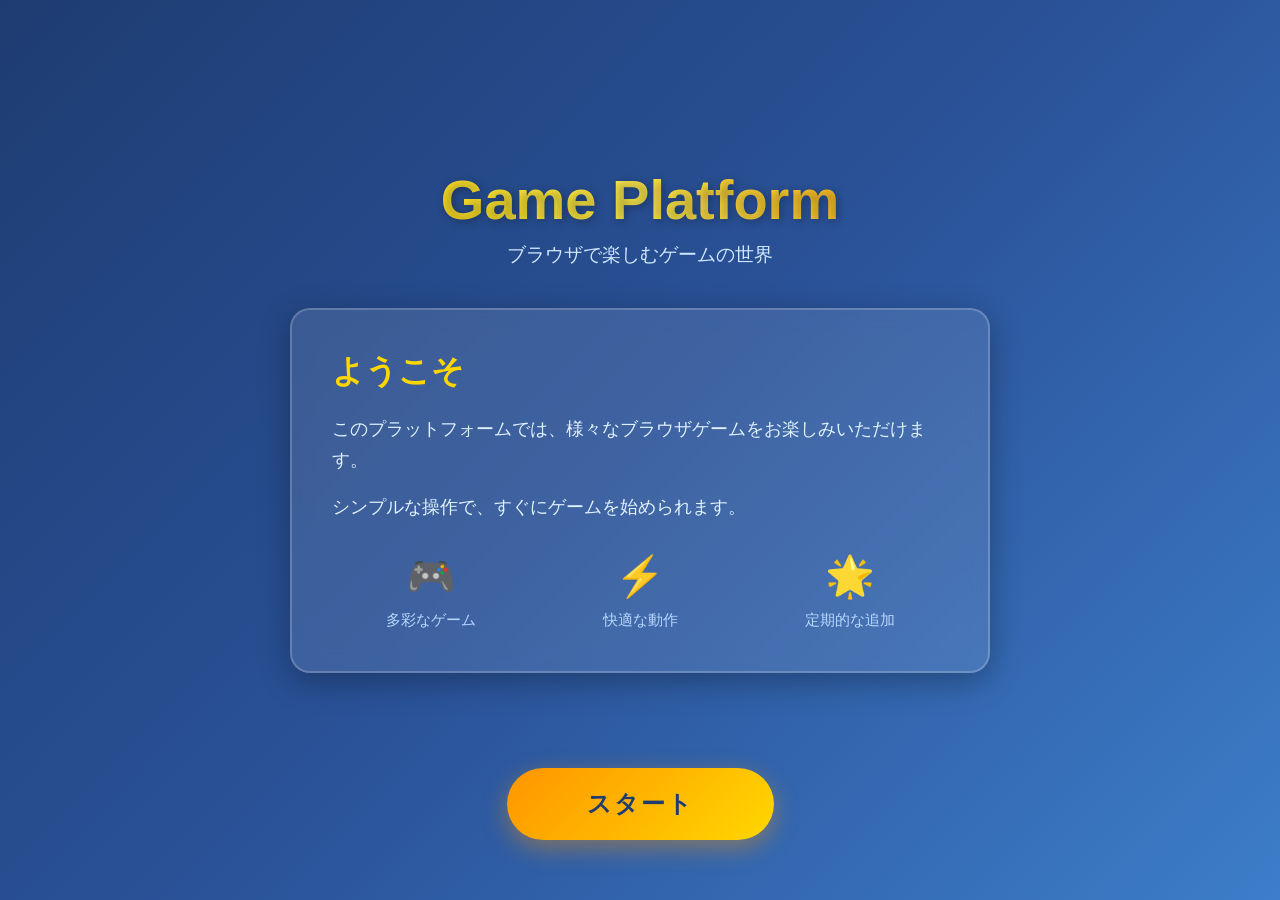
==== index.html @ 8604c597 "初回コミット: ブラウザゲームプラットフォームのコア実装 - ホーム画面（説明ページ）の実装 - ゲーム選択画面の実装 - 拡張性の高いゲーム追加システム - ブルー・オレンジ基調のデザイン（紫を避け" ====
<!DOCTYPE html>
<html lang="ja">
<head>
    <meta charset="UTF-8">
    <meta name="viewport" content="width=device-width, initial-scale=1.0">
    <title>Game Platform - ホーム</title>
    <link rel="stylesheet" href="css/style.css">
</head>
<body class="home-page">
    <div class="container">
        <header class="main-header">
            <h1 class="platform-title">Game Platform</h1>
            <p class="platform-subtitle">ブラウザで楽しむゲームの世界</p>
        </header>

        <main class="home-content">
            <section class="welcome-section">
                <div class="welcome-card">
                    <h2>ようこそ</h2>
                    <p class="description">
                        このプラットフォームでは、様々なブラウザゲームをお楽しみいただけます。
                    </p>
                    <p class="description">
                        シンプルな操作で、すぐにゲームを始められます。
                    </p>
                    <div class="features">
                        <div class="feature-item">
                            <span class="feature-icon">🎮</span>
                            <span class="feature-text">多彩なゲーム</span>
                        </div>
                        <div class="feature-item">
                            <span class="feature-icon">⚡</span>
                            <span class="feature-text">快適な動作</span>
                        </div>
                        <div class="feature-item">
                            <span class="feature-icon">🌟</span>
                            <span class="feature-text">定期的な追加</span>
                        </div>
                    </div>
                </div>
            </section>
        </main>

        <div class="start-button-container">
            <button class="start-button" onclick="location.href='games.html'">
                スタート
            </button>
        </div>
    </div>
</body>
</html>
---- css/style.css ----
/* ===== リセットとベーススタイル ===== */
* {
    margin: 0;
    padding: 0;
    box-sizing: border-box;
}

body {
    font-family: 'Segoe UI', Tahoma, Geneva, Verdana, sans-serif;
    background: linear-gradient(135deg, #1e3c72 0%, #2a5298 50%, #3d7dc9 100%);
    min-height: 100vh;
    color: #ffffff;
}

.container {
    max-width: 1400px;
    margin: 0 auto;
    padding: 20px;
}

/* ===== ホームページスタイル ===== */
.home-page {
    display: flex;
    align-items: center;
    justify-content: center;
}

.main-header {
    text-align: center;
    margin-bottom: 40px;
}

.platform-title {
    font-size: 3.5rem;
    font-weight: 700;
    background: linear-gradient(45deg, #ffd700, #ffed4e, #ff9500);
    -webkit-background-clip: text;
    background-clip: text;
    -webkit-text-fill-color: transparent;
    margin-bottom: 10px;
    text-shadow: 2px 2px 8px rgba(0, 0, 0, 0.3);
}

.platform-subtitle {
    font-size: 1.2rem;
    color: #d0e7ff;
    font-weight: 300;
}

.home-content {
    display: flex;
    justify-content: center;
    margin-bottom: 60px;
}

.welcome-section {
    width: 100%;
    max-width: 700px;
}

.welcome-card {
    background: rgba(255, 255, 255, 0.1);
    backdrop-filter: blur(10px);
    border-radius: 20px;
    padding: 40px;
    border: 2px solid rgba(255, 255, 255, 0.2);
    box-shadow: 0 8px 32px rgba(0, 0, 0, 0.3);
}

.welcome-card h2 {
    font-size: 2rem;
    margin-bottom: 20px;
    color: #ffd700;
}

.description {
    font-size: 1.1rem;
    line-height: 1.8;
    margin-bottom: 15px;
    color: #e0f2ff;
}

.features {
    display: flex;
    justify-content: space-around;
    margin-top: 30px;
    gap: 20px;
}

.feature-item {
    display: flex;
    flex-direction: column;
    align-items: center;
    gap: 10px;
}

.feature-icon {
    font-size: 2.5rem;
}

.feature-text {
    font-size: 0.95rem;
    color: #b8d7ff;
}

/* ===== スタートボタン ===== */
.start-button-container {
    display: flex;
    justify-content: center;
    position: fixed;
    bottom: 60px;
    left: 0;
    right: 0;
}

.start-button {
    background: linear-gradient(135deg, #ff9500, #ffd700);
    color: #1e3c72;
    font-size: 1.5rem;
    font-weight: 700;
    padding: 20px 80px;
    border: none;
    border-radius: 50px;
    cursor: pointer;
    box-shadow: 0 8px 24px rgba(255, 149, 0, 0.4);
    transition: all 0.3s ease;
    text-transform: uppercase;
    letter-spacing: 2px;
}

.start-button:hover {
    transform: translateY(-4px);
    box-shadow: 0 12px 32px rgba(255, 149, 0, 0.6);
    background: linear-gradient(135deg, #ffa520, #ffe44e);
}

.start-button:active {
    transform: translateY(-2px);
}

/* ===== ゲーム選択ページスタイル ===== */
.games-page {
    background: linear-gradient(135deg, #0f2847 0%, #1e3c72 50%, #2a5298 100%);
}

.games-header {
    display: flex;
    align-items: center;
    gap: 30px;
    margin-bottom: 40px;
    padding-bottom: 20px;
    border-bottom: 2px solid rgba(255, 255, 255, 0.1);
}

.back-button {
    background: rgba(255, 255, 255, 0.15);
    color: #ffffff;
    border: 2px solid rgba(255, 255, 255, 0.3);
    padding: 12px 24px;
    border-radius: 10px;
    font-size: 1rem;
    cursor: pointer;
    transition: all 0.3s ease;
    font-weight: 500;
}

.back-button:hover {
    background: rgba(255, 255, 255, 0.25);
    border-color: rgba(255, 255, 255, 0.5);
    transform: translateX(-4px);
}

.page-title {
    font-size: 2.5rem;
    font-weight: 700;
    color: #ffd700;
}

/* ===== ゲームグリッド ===== */
.games-grid {
    display: grid;
    grid-template-columns: repeat(auto-fill, minmax(300px, 1fr));
    gap: 25px;
    padding: 20px 0;
}

.game-card {
    background: rgba(255, 255, 255, 0.1);
    backdrop-filter: blur(10px);
    border-radius: 16px;
    border: 2px solid rgba(255, 255, 255, 0.2);
    padding: 25px;
    cursor: pointer;
    transition: all 0.3s ease;
    box-shadow: 0 4px 16px rgba(0, 0, 0, 0.2);
    min-height: 180px;
    display: flex;
    flex-direction: column;
}

.game-card:hover {
    transform: translateY(-8px);
    background: rgba(255, 255, 255, 0.15);
    border-color: rgba(255, 215, 0, 0.6);
    box-shadow: 0 12px 32px rgba(255, 215, 0, 0.3);
}

.game-card-header {
    display: flex;
    align-items: center;
    gap: 15px;
    margin-bottom: 15px;
}

.game-icon {
    font-size: 2.5rem;
}

.game-title {
    font-size: 1.5rem;
    font-weight: 600;
    color: #ffd700;
}

.game-description {
    color: #d0e7ff;
    line-height: 1.6;
    font-size: 0.95rem;
    flex-grow: 1;
}

.game-footer {
    margin-top: 15px;
    padding-top: 15px;
    border-top: 1px solid rgba(255, 255, 255, 0.1);
}

.game-status {
    display: inline-block;
    padding: 6px 14px;
    background: rgba(76, 175, 80, 0.3);
    border: 1px solid rgba(76, 175, 80, 0.6);
    border-radius: 20px;
    font-size: 0.85rem;
    color: #a8f5a8;
}

/* ===== メッセージ ===== */
.no-games-message {
    text-align: center;
    margin-top: 80px;
    padding: 60px;
    background: rgba(255, 255, 255, 0.1);
    backdrop-filter: blur(10px);
    border-radius: 20px;
    border: 2px solid rgba(255, 255, 255, 0.2);
}

.no-games-message p {
    font-size: 1.3rem;
    margin-bottom: 15px;
    color: #d0e7ff;
}

/* ===== レスポンシブデザイン ===== */
@media (max-width: 768px) {
    .platform-title {
        font-size: 2.5rem;
    }

    .welcome-card {
        padding: 30px 20px;
    }

    .features {
        flex-direction: column;
    }

    .start-button {
        font-size: 1.2rem;
        padding: 16px 60px;
    }

    .games-grid {
        grid-template-columns: 1fr;
    }

    .games-header {
        flex-direction: column;
        align-items: flex-start;
        gap: 15px;
    }
}

@media (max-width: 480px) {
    .platform-title {
        font-size: 2rem;
    }

    .start-button {
        padding: 14px 50px;
        font-size: 1.1rem;
    }

    .game-card {
        padding: 20px;
    }
}
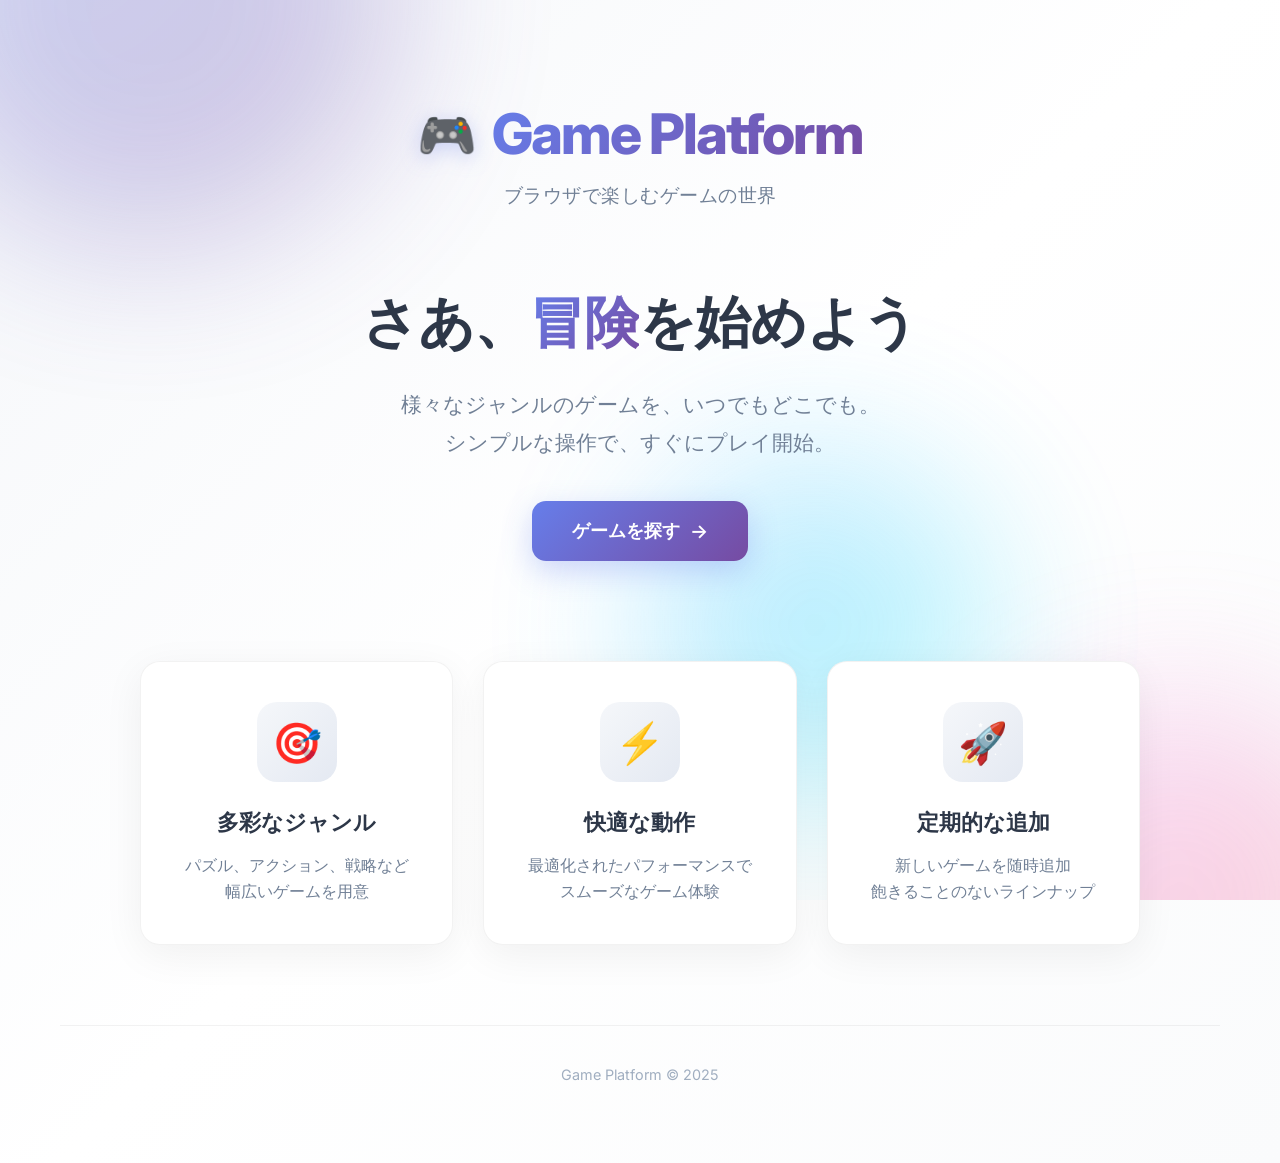
==== commit 1bd21100: "Hit & Blow ゲーム追加 & プラットフォームデザイン刷新 新規ゲーム: - Hit & Blow (AIと数字推理ゲーム対戦) - 人間らしいAIロジック実装（80%論理的、20%ランダム）" ====
--- a/index.html
+++ b/index.html
@@ -7,45 +7,77 @@
     <link rel="stylesheet" href="css/style.css">
 </head>
 <body class="home-page">
-    <div class="container">
+    <div class="hero-container">
+        <div class="hero-background">
+            <div class="gradient-orb orb-1"></div>
+            <div class="gradient-orb orb-2"></div>
+            <div class="gradient-orb orb-3"></div>
+        </div>
+
         <header class="main-header">
-            <h1 class="platform-title">Game Platform</h1>
+            <div class="logo-section">
+                <div class="logo-icon">🎮</div>
+                <h1 class="platform-title">Game Platform</h1>
+            </div>
             <p class="platform-subtitle">ブラウザで楽しむゲームの世界</p>
         </header>
 
         <main class="home-content">
-            <section class="welcome-section">
-                <div class="welcome-card">
-                    <h2>ようこそ</h2>
-                    <p class="description">
-                        このプラットフォームでは、様々なブラウザゲームをお楽しみいただけます。
-                    </p>
-                    <p class="description">
-                        シンプルな操作で、すぐにゲームを始められます。
-                    </p>
-                    <div class="features">
-                        <div class="feature-item">
-                            <span class="feature-icon">🎮</span>
-                            <span class="feature-text">多彩なゲーム</span>
+            <section class="hero-section">
+                <h2 class="hero-title">
+                    さあ、<span class="highlight">冒険</span>を始めよう
+                </h2>
+                <p class="hero-description">
+                    様々なジャンルのゲームを、いつでもどこでも。<br>
+                    シンプルな操作で、すぐにプレイ開始。
+                </p>
+
+                <div class="cta-buttons">
+                    <button class="cta-button primary" onclick="location.href='games.html'">
+                        <span class="button-text">ゲームを探す</span>
+                        <span class="button-icon">→</span>
+                    </button>
+                </div>
+            </section>
+
+            <section class="features-section">
+                <div class="features-grid">
+                    <div class="feature-card">
+                        <div class="feature-icon-wrapper">
+                            <span class="feature-icon">🎯</span>
                         </div>
-                        <div class="feature-item">
+                        <h3 class="feature-title">多彩なジャンル</h3>
+                        <p class="feature-description">
+                            パズル、アクション、戦略など<br>幅広いゲームを用意
+                        </p>
+                    </div>
+
+                    <div class="feature-card">
+                        <div class="feature-icon-wrapper">
                             <span class="feature-icon">⚡</span>
-                            <span class="feature-text">快適な動作</span>
                         </div>
-                        <div class="feature-item">
-                            <span class="feature-icon">🌟</span>
-                            <span class="feature-text">定期的な追加</span>
+                        <h3 class="feature-title">快適な動作</h3>
+                        <p class="feature-description">
+                            最適化されたパフォーマンスで<br>スムーズなゲーム体験
+                        </p>
+                    </div>
+
+                    <div class="feature-card">
+                        <div class="feature-icon-wrapper">
+                            <span class="feature-icon">🚀</span>
                         </div>
+                        <h3 class="feature-title">定期的な追加</h3>
+                        <p class="feature-description">
+                            新しいゲームを随時追加<br>飽きることのないラインナップ
+                        </p>
                     </div>
                 </div>
             </section>
         </main>
 
-        <div class="start-button-container">
-            <button class="start-button" onclick="location.href='games.html'">
-                スタート
-            </button>
-        </div>
+        <footer class="home-footer">
+            <p class="footer-text">Game Platform © 2025</p>
+        </footer>
     </div>
 </body>
 </html>
--- a/css/style.css
+++ b/css/style.css
@@ -1,4 +1,6 @@
 /* ===== リセットとベーススタイル ===== */
+@import url('https://fonts.googleapis.com/css2?family=Inter:wght@300;400;500;600;700;800&display=swap');
+
 * {
     margin: 0;
     padding: 0;
@@ -6,10 +8,10 @@
 }
 
 body {
-    font-family: 'Segoe UI', Tahoma, Geneva, Verdana, sans-serif;
-    background: linear-gradient(135deg, #1e3c72 0%, #2a5298 50%, #3d7dc9 100%);
+    font-family: 'Inter', -apple-system, BlinkMacSystemFont, 'Segoe UI', sans-serif;
+    background: #ffffff;
     min-height: 100vh;
-    color: #ffffff;
+    color: #1a202c;
 }
 
 .container {
@@ -18,84 +20,296 @@
     padding: 20px;
 }
 
-/* ===== ホームページスタイル ===== */
+/* ===== ホームページスタイル（新デザイン） ===== */
 .home-page {
+    background: linear-gradient(135deg, #f5f7fa 0%, #ffffff 50%, #fafbfc 100%);
+}
+
+.hero-container {
+    max-width: 1200px;
+    margin: 0 auto;
+    padding: 40px 20px;
+    position: relative;
+    min-height: 100vh;
+    display: flex;
+    flex-direction: column;
+}
+
+/* グラデーションオーブ（背景装飾） */
+.hero-background {
+    position: fixed;
+    top: 0;
+    left: 0;
+    width: 100%;
+    height: 100%;
+    overflow: hidden;
+    z-index: -1;
+}
+
+.gradient-orb {
+    position: absolute;
+    border-radius: 50%;
+    filter: blur(80px);
+    opacity: 0.3;
+    animation: float 20s ease-in-out infinite;
+}
+
+.orb-1 {
+    width: 500px;
+    height: 500px;
+    background: linear-gradient(135deg, #667eea 0%, #764ba2 100%);
+    top: -250px;
+    left: -100px;
+    animation-delay: 0s;
+}
+
+.orb-2 {
+    width: 400px;
+    height: 400px;
+    background: linear-gradient(135deg, #f093fb 0%, #f5576c 100%);
+    bottom: -200px;
+    right: -100px;
+    animation-delay: 5s;
+}
+
+.orb-3 {
+    width: 350px;
+    height: 350px;
+    background: linear-gradient(135deg, #4facfe 0%, #00f2fe 100%);
+    top: 50%;
+    left: 50%;
+    animation-delay: 10s;
+}
+
+@keyframes float {
+    0%, 100% {
+        transform: translate(0, 0) scale(1);
+    }
+    33% {
+        transform: translate(30px, -30px) scale(1.1);
+    }
+    66% {
+        transform: translate(-20px, 20px) scale(0.9);
+    }
+}
+
+/* ヘッダー */
+.main-header {
+    text-align: center;
+    padding: 60px 0 80px;
+    animation: fadeInDown 0.8s ease-out;
+}
+
+.logo-section {
     display: flex;
     align-items: center;
     justify-content: center;
-}
-
-.main-header {
-    text-align: center;
-    margin-bottom: 40px;
+    gap: 15px;
+    margin-bottom: 15px;
+}
+
+.logo-icon {
+    font-size: 48px;
+    filter: drop-shadow(0 4px 10px rgba(102, 126, 234, 0.3));
 }
 
 .platform-title {
     font-size: 3.5rem;
-    font-weight: 700;
-    background: linear-gradient(45deg, #ffd700, #ffed4e, #ff9500);
+    font-weight: 800;
+    background: linear-gradient(135deg, #667eea 0%, #764ba2 100%);
     -webkit-background-clip: text;
+    -webkit-text-fill-color: transparent;
     background-clip: text;
-    -webkit-text-fill-color: transparent;
-    margin-bottom: 10px;
-    text-shadow: 2px 2px 8px rgba(0, 0, 0, 0.3);
+    letter-spacing: -2px;
 }
 
 .platform-subtitle {
     font-size: 1.2rem;
-    color: #d0e7ff;
-    font-weight: 300;
-}
-
-.home-content {
-    display: flex;
+    color: #718096;
+    font-weight: 400;
+    letter-spacing: 0.5px;
+}
+
+@keyframes fadeInDown {
+    from {
+        opacity: 0;
+        transform: translateY(-30px);
+    }
+    to {
+        opacity: 1;
+        transform: translateY(0);
+    }
+}
+
+/* ヒーローセクション */
+.hero-section {
+    text-align: center;
+    max-width: 800px;
+    margin: 0 auto 100px;
+    animation: fadeInUp 0.8s ease-out 0.2s both;
+}
+
+.hero-title {
+    font-size: 3.5rem;
+    font-weight: 700;
+    color: #2d3748;
+    line-height: 1.2;
+    margin-bottom: 30px;
+    letter-spacing: -1px;
+}
+
+.hero-title .highlight {
+    background: linear-gradient(135deg, #667eea 0%, #764ba2 100%);
+    -webkit-background-clip: text;
+    -webkit-text-fill-color: transparent;
+    background-clip: text;
+    position: relative;
+}
+
+.hero-description {
+    font-size: 1.3rem;
+    color: #718096;
+    line-height: 1.8;
+    margin-bottom: 40px;
+    font-weight: 400;
+}
+
+@keyframes fadeInUp {
+    from {
+        opacity: 0;
+        transform: translateY(30px);
+    }
+    to {
+        opacity: 1;
+        transform: translateY(0);
+    }
+}
+
+/* CTAボタン */
+.cta-buttons {
+    display: flex;
+    gap: 20px;
     justify-content: center;
-    margin-bottom: 60px;
-}
-
-.welcome-section {
-    width: 100%;
-    max-width: 700px;
-}
-
-.welcome-card {
-    background: rgba(255, 255, 255, 0.1);
-    backdrop-filter: blur(10px);
-    border-radius: 20px;
-    padding: 40px;
-    border: 2px solid rgba(255, 255, 255, 0.2);
-    box-shadow: 0 8px 32px rgba(0, 0, 0, 0.3);
-}
-
-.welcome-card h2 {
-    font-size: 2rem;
-    margin-bottom: 20px;
-    color: #ffd700;
-}
-
-.description {
+    flex-wrap: wrap;
+}
+
+.cta-button {
+    padding: 18px 40px;
     font-size: 1.1rem;
-    line-height: 1.8;
-    margin-bottom: 15px;
-    color: #e0f2ff;
-}
-
-.features {
-    display: flex;
-    justify-content: space-around;
-    margin-top: 30px;
-    gap: 20px;
-}
-
-.feature-item {
-    display: flex;
-    flex-direction: column;
+    font-weight: 600;
+    border: none;
+    border-radius: 14px;
+    cursor: pointer;
+    transition: all 0.3s ease;
+    display: flex;
     align-items: center;
     gap: 10px;
+    font-family: 'Inter', sans-serif;
+}
+
+.cta-button.primary {
+    background: linear-gradient(135deg, #667eea 0%, #764ba2 100%);
+    color: white;
+    box-shadow: 0 10px 30px rgba(102, 126, 234, 0.3);
+}
+
+.cta-button.primary:hover {
+    transform: translateY(-3px);
+    box-shadow: 0 15px 40px rgba(102, 126, 234, 0.4);
+}
+
+.cta-button.primary:active {
+    transform: translateY(-1px);
+}
+
+.button-icon {
+    font-size: 1.2rem;
+    transition: transform 0.3s ease;
+}
+
+.cta-button:hover .button-icon {
+    transform: translateX(5px);
+}
+
+/* フィーチャーセクション */
+.features-section {
+    margin-bottom: 80px;
+    animation: fadeInUp 0.8s ease-out 0.4s both;
+}
+
+.features-grid {
+    display: grid;
+    grid-template-columns: repeat(auto-fit, minmax(280px, 1fr));
+    gap: 30px;
+    max-width: 1000px;
+    margin: 0 auto;
+}
+
+.feature-card {
+    background: white;
+    border-radius: 20px;
+    padding: 40px 30px;
+    text-align: center;
+    box-shadow: 0 10px 40px rgba(0, 0, 0, 0.06);
+    transition: all 0.3s ease;
+    border: 1px solid rgba(0, 0, 0, 0.05);
+}
+
+.feature-card:hover {
+    transform: translateY(-5px);
+    box-shadow: 0 15px 50px rgba(0, 0, 0, 0.1);
+}
+
+.feature-icon-wrapper {
+    width: 80px;
+    height: 80px;
+    margin: 0 auto 25px;
+    background: linear-gradient(135deg, #f5f7fa 0%, #e4e9f2 100%);
+    border-radius: 20px;
+    display: flex;
+    align-items: center;
+    justify-content: center;
+    transition: all 0.3s ease;
+}
+
+.feature-card:hover .feature-icon-wrapper {
+    background: linear-gradient(135deg, #667eea 0%, #764ba2 100%);
+    transform: scale(1.1);
 }
 
 .feature-icon {
     font-size: 2.5rem;
+    transition: transform 0.3s ease;
+}
+
+.feature-card:hover .feature-icon {
+    transform: scale(1.1);
+}
+
+.feature-title {
+    font-size: 1.4rem;
+    font-weight: 600;
+    color: #2d3748;
+    margin-bottom: 15px;
+}
+
+.feature-description {
+    font-size: 1rem;
+    color: #718096;
+    line-height: 1.6;
+}
+
+/* フッター */
+.home-footer {
+    text-align: center;
+    padding: 40px 0;
+    margin-top: auto;
+    border-top: 1px solid rgba(0, 0, 0, 0.05);
+}
+
+.footer-text {
+    font-size: 0.9rem;
+    color: #a0aec0;
 }
 
 .feature-text {
@@ -140,7 +354,8 @@
 
 /* ===== ゲーム選択ページスタイル ===== */
 .games-page {
-    background: linear-gradient(135deg, #0f2847 0%, #1e3c72 50%, #2a5298 100%);
+    background: linear-gradient(135deg, #f5f7fa 0%, #ffffff 50%, #fafbfc 100%);
+    min-height: 100vh;
 }
 
 .games-header {
@@ -149,31 +364,38 @@
     gap: 30px;
     margin-bottom: 40px;
     padding-bottom: 20px;
-    border-bottom: 2px solid rgba(255, 255, 255, 0.1);
+    border-bottom: 2px solid rgba(0, 0, 0, 0.06);
 }
 
 .back-button {
-    background: rgba(255, 255, 255, 0.15);
-    color: #ffffff;
-    border: 2px solid rgba(255, 255, 255, 0.3);
+    background: white;
+    color: #667eea;
+    border: 2px solid rgba(102, 126, 234, 0.2);
     padding: 12px 24px;
-    border-radius: 10px;
+    border-radius: 12px;
     font-size: 1rem;
     cursor: pointer;
     transition: all 0.3s ease;
-    font-weight: 500;
+    font-weight: 600;
+    font-family: 'Inter', sans-serif;
+    box-shadow: 0 4px 12px rgba(0, 0, 0, 0.05);
 }
 
 .back-button:hover {
-    background: rgba(255, 255, 255, 0.25);
-    border-color: rgba(255, 255, 255, 0.5);
+    background: #667eea;
+    color: white;
+    border-color: #667eea;
     transform: translateX(-4px);
+    box-shadow: 0 6px 20px rgba(102, 126, 234, 0.3);
 }
 
 .page-title {
     font-size: 2.5rem;
     font-weight: 700;
-    color: #ffd700;
+    background: linear-gradient(135deg, #667eea 0%, #764ba2 100%);
+    -webkit-background-clip: text;
+    -webkit-text-fill-color: transparent;
+    background-clip: text;
 }
 
 /* ===== ゲームグリッド ===== */
@@ -185,14 +407,13 @@
 }
 
 .game-card {
-    background: rgba(255, 255, 255, 0.1);
-    backdrop-filter: blur(10px);
-    border-radius: 16px;
-    border: 2px solid rgba(255, 255, 255, 0.2);
-    padding: 25px;
+    background: white;
+    border-radius: 20px;
+    border: 1px solid rgba(0, 0, 0, 0.05);
+    padding: 30px;
     cursor: pointer;
     transition: all 0.3s ease;
-    box-shadow: 0 4px 16px rgba(0, 0, 0, 0.2);
+    box-shadow: 0 10px 40px rgba(0, 0, 0, 0.06);
     min-height: 180px;
     display: flex;
     flex-direction: column;
@@ -200,9 +421,8 @@
 
 .game-card:hover {
     transform: translateY(-8px);
-    background: rgba(255, 255, 255, 0.15);
-    border-color: rgba(255, 215, 0, 0.6);
-    box-shadow: 0 12px 32px rgba(255, 215, 0, 0.3);
+    border-color: rgba(102, 126, 234, 0.3);
+    box-shadow: 0 15px 50px rgba(102, 126, 234, 0.2);
 }
 
 .game-card-header {
@@ -214,16 +434,20 @@
 
 .game-icon {
     font-size: 2.5rem;
+    filter: drop-shadow(0 2px 8px rgba(102, 126, 234, 0.3));
 }
 
 .game-title {
     font-size: 1.5rem;
     font-weight: 600;
-    color: #ffd700;
+    background: linear-gradient(135deg, #667eea 0%, #764ba2 100%);
+    -webkit-background-clip: text;
+    -webkit-text-fill-color: transparent;
+    background-clip: text;
 }
 
 .game-description {
-    color: #d0e7ff;
+    color: #718096;
     line-height: 1.6;
     font-size: 0.95rem;
     flex-grow: 1;
@@ -232,17 +456,18 @@
 .game-footer {
     margin-top: 15px;
     padding-top: 15px;
-    border-top: 1px solid rgba(255, 255, 255, 0.1);
+    border-top: 1px solid rgba(0, 0, 0, 0.06);
 }
 
 .game-status {
     display: inline-block;
     padding: 6px 14px;
-    background: rgba(76, 175, 80, 0.3);
-    border: 1px solid rgba(76, 175, 80, 0.6);
+    background: linear-gradient(135deg, #48bb78 0%, #38a169 100%);
+    border: none;
     border-radius: 20px;
     font-size: 0.85rem;
-    color: #a8f5a8;
+    color: white;
+    font-weight: 500;
 }
 
 /* ===== メッセージ ===== */
@@ -250,16 +475,16 @@
     text-align: center;
     margin-top: 80px;
     padding: 60px;
-    background: rgba(255, 255, 255, 0.1);
-    backdrop-filter: blur(10px);
+    background: white;
     border-radius: 20px;
-    border: 2px solid rgba(255, 255, 255, 0.2);
+    border: 1px solid rgba(0, 0, 0, 0.05);
+    box-shadow: 0 10px 40px rgba(0, 0, 0, 0.06);
 }
 
 .no-games-message p {
     font-size: 1.3rem;
     margin-bottom: 15px;
-    color: #d0e7ff;
+    color: #718096;
 }
 
 /* ===== レスポンシブデザイン ===== */
